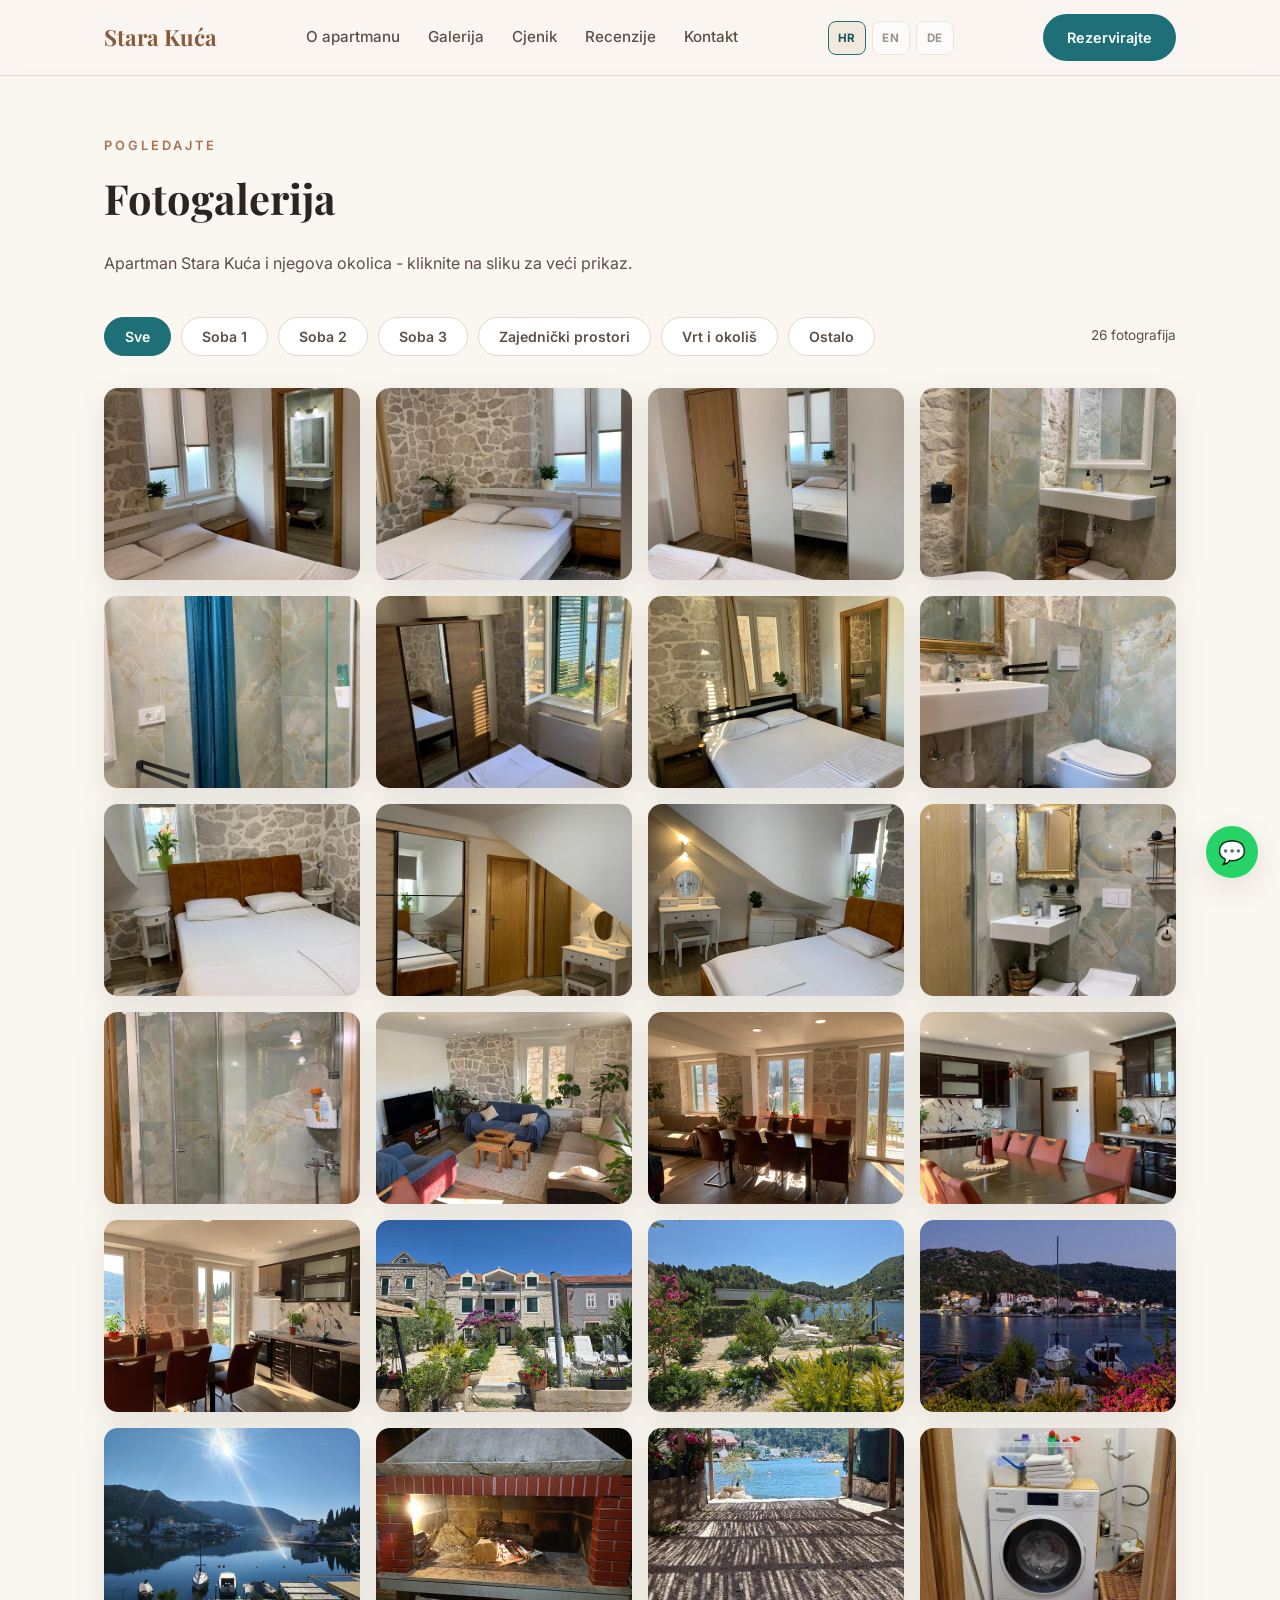
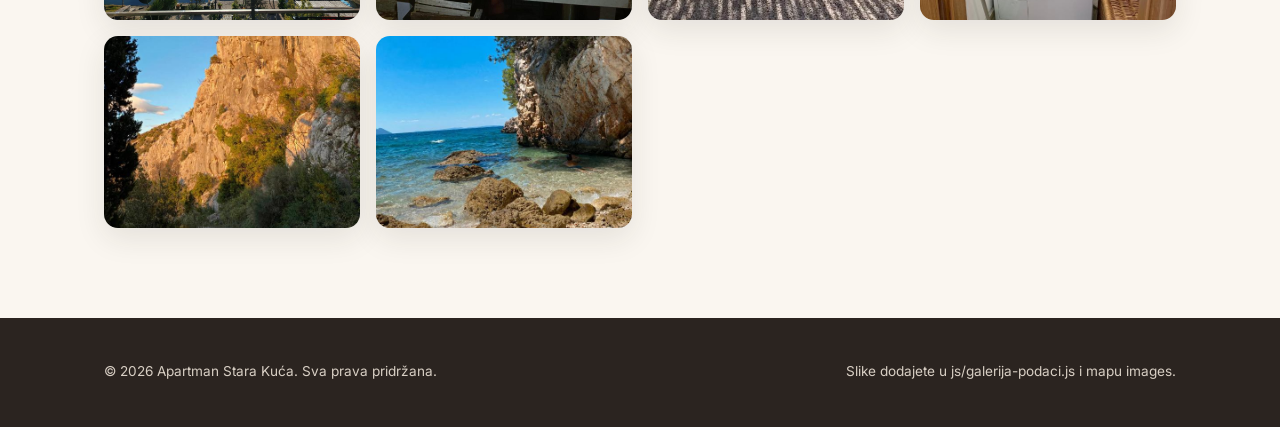
==== galerija.html @ 8b6c2e68 "Prva verzija stranice - Apartman Stara Kuca" ====
<!DOCTYPE html>
<html lang="hr">
<head>
<meta charset="UTF-8">
<meta name="viewport" content="width=device-width, initial-scale=1.0">
<title data-i18n="title_galerija">Fotogalerija - Apartman Stara Kuća</title>
<meta name="description" content="Fotogalerija apartmana Stara Kuća - pogledajte apartman i okolicu." data-i18n-content="meta_desc_galerija">
<link rel="icon" href="images/favicon.svg" type="image/svg+xml">
<link rel="preconnect" href="https://fonts.googleapis.com">
<link rel="preconnect" href="https://fonts.gstatic.com" crossorigin>
<link href="https://fonts.googleapis.com/css2?family=Playfair+Display:wght@600;700&family=Inter:wght@400;500;600&display=swap" rel="stylesheet">
<link rel="stylesheet" href="css/style.css">
</head>
<body>

<header class="site-header">
  <div class="container header-inner">
    <a href="index.html" class="logo">Stara Kuća</a>
    <nav class="main-nav" id="glavniMeni">
      <a href="index.html#o-apartmanu" data-i18n="nav_o_apartmanu">O apartmanu</a>
      <a href="galerija.html" data-i18n="nav_galerija">Galerija</a>
      <a href="index.html#cjenik" data-i18n="nav_cjenik">Cjenik</a>
      <a href="index.html#recenzije" data-i18n="nav_recenzije">Recenzije</a>
      <a href="index.html#kontakt" data-i18n="nav_kontakt">Kontakt</a>
    </nav>
    <div class="jezik-prekidac" role="group" aria-label="Odabir jezika / Language / Sprache"></div>
    <a href="index.html#kontakt" class="btn btn-primary nav-cta" data-i18n="nav_rezervirajte">Rezervirajte</a>
    <button class="hamburger" id="hamburger" data-i18n-aria="aria_izbornik" aria-label="Otvori izbornik" aria-expanded="false">
      <span></span><span></span><span></span>
    </button>
  </div>
</header>

<section class="section gallery-page-header">
  <div class="container">
    <p class="section-eyebrow" data-i18n="galerija_eyebrow">Pogledajte</p>
    <h1 class="section-title" data-i18n="galerija_h1">Fotogalerija</h1>
    <p class="section-lead" data-i18n="galerija_lead">Apartman Stara Kuća i njegova okolica - kliknite na sliku za veći prikaz.</p>

    <div class="gallery-filters">
      <button type="button" class="filter-btn active" data-filter="sve" data-i18n="filter_sve">Sve</button>
      <button type="button" class="filter-btn" data-filter="soba1" data-i18n="filter_soba1">Soba 1</button>
      <button type="button" class="filter-btn" data-filter="soba2" data-i18n="filter_soba2">Soba 2</button>
      <button type="button" class="filter-btn" data-filter="soba3" data-i18n="filter_soba3">Soba 3</button>
      <button type="button" class="filter-btn" data-filter="zajednicki" data-i18n="filter_zajednicki">Zajednički prostori</button>
      <button type="button" class="filter-btn" data-filter="vanjski" data-i18n="filter_vanjski">Vrt i okoliš</button>
      <button type="button" class="filter-btn" data-filter="ostalo" data-i18n="filter_ostalo">Ostalo</button>
      <span class="gallery-count" id="brojSlika"></span>
    </div>

    <div class="gallery-grid full-gallery-grid" id="punaGalerijaGrid"></div>
  </div>
</section>

<div class="lightbox" id="lightbox">
  <button class="lightbox-close" id="lightboxClose" data-i18n-aria="aria_zatvori" aria-label="Zatvori">&times;</button>
  <button class="lightbox-arrow lightbox-prev" id="lightboxPrev" data-i18n-aria="aria_prethodna_slika" aria-label="Prethodna slika">&#8592;</button>
  <img src="" alt="" id="lightboxImg">
  <button class="lightbox-arrow lightbox-next" id="lightboxNext" data-i18n-aria="aria_sljedeca_slika" aria-label="Sljedeća slika">&#8594;</button>
  <span class="lightbox-counter" id="lightboxBroj"></span>
</div>

<a href="https://wa.me/385994975933" target="_blank" rel="noopener" class="fab-whatsapp" data-i18n-aria="aria_whatsapp" aria-label="WhatsApp">💬</a>
<button class="fab-top" id="natrag" data-i18n-aria="aria_vrh" aria-label="Povratak na vrh">↑</button>

<footer class="site-footer">
  <div class="container footer-inner">
    <p id="footerPrava"></p>
    <p class="footer-credit" data-i18n="footer_credit_galerija">Slike dodajete u js/galerija-podaci.js i mapu images.</p>
  </div>
</footer>

<script src="js/galerija-podaci.js"></script>
<script src="js/prijevodi.js"></script>
<script src="js/zajednicko.js"></script>
<script src="js/galerija.js"></script>
</body>
</html>
---- css/style.css ----
:root {
  --stone: #a9714f;
  --stone-dark: #8a5a3d;
  --teal: #1f6f78;
  --teal-dark: #14545c;
  --cream: #faf6f0;
  --cream-alt: #f1e9dd;
  --ink: #2b2420;
  --ink-soft: #5c5148;
  --line: #e4d9c9;
  --white: #ffffff;
  --radius: 14px;
  --shadow: 0 10px 30px rgba(43, 36, 32, 0.10);
  --font-display: "Playfair Display", Georgia, serif;
  --font-body: "Inter", -apple-system, BlinkMacSystemFont, "Segoe UI", sans-serif;
}

* { box-sizing: border-box; }
html { scroll-behavior: smooth; }
body {
  margin: 0;
  font-family: var(--font-body);
  color: var(--ink);
  background: var(--cream);
  line-height: 1.6;
}
img { max-width: 100%; display: block; }
a { color: inherit; text-decoration: none; }
.container {
  width: 100%;
  max-width: 1120px;
  margin: 0 auto;
  padding: 0 24px;
}

/* Buttons */
.btn {
  display: inline-flex;
  align-items: center;
  gap: 8px;
  padding: 13px 26px;
  border-radius: 999px;
  font-weight: 600;
  font-size: 0.95rem;
  cursor: pointer;
  border: 2px solid transparent;
  transition: transform .15s ease, box-shadow .15s ease, background .15s ease, color .15s ease;
}
.btn-primary { background: var(--teal); color: var(--white); }
.btn-primary:hover { background: var(--teal-dark); transform: translateY(-2px); box-shadow: var(--shadow); }
.btn-outline { border-color: var(--white); color: var(--white); }
.btn-outline:hover { background: rgba(255,255,255,0.15); transform: translateY(-2px); }

/* Header */
.site-header {
  position: sticky;
  top: 0;
  z-index: 40;
  background: rgba(250, 246, 240, 0.9);
  backdrop-filter: blur(8px);
  border-bottom: 1px solid var(--line);
}
.header-inner {
  display: flex;
  align-items: center;
  justify-content: space-between;
  padding-top: 14px;
  padding-bottom: 14px;
}
.logo {
  font-family: var(--font-display);
  font-size: 1.4rem;
  font-weight: 700;
  color: var(--stone-dark);
}
.main-nav { display: flex; gap: 28px; }
.main-nav a {
  font-weight: 500;
  font-size: 0.95rem;
  color: var(--ink-soft);
  position: relative;
  padding: 4px 0;
}
.main-nav a:hover { color: var(--teal-dark); }
.nav-cta { padding: 10px 22px; font-size: 0.9rem; }
.jezik-prekidac { display: flex; gap: 6px; }
.jezik-gumb {
  width: 38px; height: 34px; border-radius: 8px;
  border: 1px solid var(--line); background: var(--white);
  font-family: var(--font-body); font-size: 0.72rem; font-weight: 700; letter-spacing: 0.5px;
  color: var(--ink-soft);
  cursor: pointer; display: flex; align-items: center; justify-content: center;
  opacity: 0.6; transition: opacity .15s ease, border-color .15s ease, color .15s ease;
}
.jezik-gumb:hover { opacity: 1; }
.jezik-gumb.aktivan { opacity: 1; border-color: var(--teal); color: var(--teal-dark); background: var(--cream-alt); }
.hamburger {
  display: none;
  flex-direction: column;
  gap: 5px;
  background: none;
  border: none;
  cursor: pointer;
  padding: 6px;
}
.hamburger span { width: 24px; height: 2px; background: var(--ink); border-radius: 2px; transition: transform .2s ease, opacity .2s ease; }
.hamburger.open span:nth-child(1) { transform: translateY(7px) rotate(45deg); }
.hamburger.open span:nth-child(2) { opacity: 0; }
.hamburger.open span:nth-child(3) { transform: translateY(-7px) rotate(-45deg); }

/* Hero */
.hero {
  position: relative;
  min-height: 88vh;
  display: flex;
  align-items: center;
  overflow: hidden;
  color: var(--white);
}
.hero-media, .hero-img { position: absolute; inset: 0; width: 100%; height: 100%; object-fit: cover; }
.hero-overlay {
  position: absolute; inset: 0;
  background: linear-gradient(180deg, rgba(20,16,14,.55) 0%, rgba(20,16,14,.35) 45%, rgba(20,16,14,.75) 100%);
}
.hero-content { position: relative; z-index: 2; padding-top: 100px; padding-bottom: 100px; }
.eyebrow { text-transform: uppercase; letter-spacing: 3px; font-size: 0.8rem; font-weight: 600; opacity: 0.9; margin-bottom: 10px; }
.hero h1 { font-family: var(--font-display); font-size: clamp(2.4rem, 6vw, 4rem); margin: 0 0 14px; }
.hero-subtitle { font-size: 1.15rem; max-width: 560px; margin: 0 0 32px; opacity: 0.95; }
.hero-actions { display: flex; gap: 16px; flex-wrap: wrap; }

/* Sections */
.section { padding: 90px 0; }
.section-alt { background: var(--cream-alt); }
.section-eyebrow { text-transform: uppercase; letter-spacing: 3px; font-size: 0.8rem; font-weight: 600; color: var(--stone); margin: 0 0 8px; }
.section-title { font-family: var(--font-display); font-size: clamp(1.8rem, 4vw, 2.6rem); margin: 0 0 20px; }
.section-lead { color: var(--ink-soft); max-width: 640px; margin-bottom: 40px; }

/* About */
.about-grid { display: grid; grid-template-columns: 1.3fr 1fr; gap: 56px; align-items: start; }
.about-text p { color: var(--ink-soft); }
.amenities { list-style: none; margin: 0; padding: 0; display: grid; grid-template-columns: 1fr 1fr; gap: 14px; }
.amenities li {
  display: flex; align-items: center; gap: 10px;
  background: var(--white); border: 1px solid var(--line);
  border-radius: 10px; padding: 12px 14px; font-weight: 500; font-size: 0.95rem;
}
.amenity-icon { font-size: 1.2rem; }

/* Gallery */
.gallery-grid {
  display: grid;
  grid-template-columns: repeat(3, 1fr);
  gap: 16px;
}
.gallery-item {
  border: none; padding: 0; background: none; cursor: pointer;
  border-radius: var(--radius); overflow: hidden; box-shadow: var(--shadow);
  aspect-ratio: 4/3;
}
.gallery-item img { width: 100%; height: 100%; object-fit: cover; transition: transform .3s ease; }
.gallery-item:hover img { transform: scale(1.06); }
.gallery-more { text-align: center; margin-top: 32px; }

/* Puna galerija (galerija.html) */
.gallery-page-header { padding-top: 60px; }
.gallery-filters {
  display: flex; align-items: center; gap: 10px; flex-wrap: wrap; margin-bottom: 32px;
}
.filter-btn {
  border: 1px solid var(--line); background: var(--white); color: var(--ink-soft);
  font-family: var(--font-body); font-weight: 600; font-size: 0.88rem;
  padding: 10px 20px; border-radius: 999px; cursor: pointer;
  transition: background .15s ease, color .15s ease, border-color .15s ease;
}
.filter-btn:hover { border-color: var(--teal); }
.filter-btn.active { background: var(--teal); border-color: var(--teal); color: var(--white); }
.gallery-count { margin-left: auto; font-size: 0.85rem; color: var(--ink-soft); }
.full-gallery-grid {
  grid-template-columns: repeat(auto-fill, minmax(220px, 1fr));
}

.lightbox {
  display: none;
  position: fixed; inset: 0; z-index: 100;
  background: rgba(20,16,14,.92);
  align-items: center; justify-content: center;
  padding: 40px;
}
.lightbox.open { display: flex; }
.lightbox img { max-width: 90vw; max-height: 85vh; border-radius: 8px; }
.lightbox-close {
  position: absolute; top: 20px; right: 28px;
  background: none; border: none; color: var(--white);
  font-size: 2.4rem; cursor: pointer; line-height: 1;
}
.lightbox-arrow {
  position: absolute; top: 50%; transform: translateY(-50%);
  background: rgba(255,255,255,0.1); border: none; color: var(--white);
  width: 52px; height: 52px; border-radius: 50%; font-size: 1.4rem; cursor: pointer;
  transition: background .15s ease;
}
.lightbox-arrow:hover { background: rgba(255,255,255,0.25); }
.lightbox-prev { left: 16px; }
.lightbox-next { right: 16px; }
.lightbox-counter {
  position: absolute; bottom: 20px; left: 50%; transform: translateX(-50%);
  color: rgba(255,255,255,0.85); font-size: 0.85rem; font-weight: 600;
}

/* Calendar */
.calendar-card {
  background: var(--white);
  border: 1px solid var(--line);
  border-radius: var(--radius);
  box-shadow: var(--shadow);
  padding: 28px;
  max-width: 620px;
}
.calendar-header { display: flex; align-items: center; justify-content: space-between; margin-bottom: 18px; }
.mjesec-godina-odabir {
  font-family: var(--font-display); margin: 0; font-size: 1.3rem;
  display: flex; align-items: center; gap: 8px;
}
.picker-wrap { position: relative; }
.picker-toggle {
  font-family: var(--font-display); font-size: 1.3rem; text-transform: capitalize;
  background: none; border: none; cursor: pointer; color: var(--ink);
  padding: 4px 8px; border-radius: 6px; transition: background .15s ease;
}
.picker-toggle:hover, .picker-toggle.active { background: var(--cream-alt); }
.picker-dropdown {
  display: none;
  position: absolute; top: calc(100% + 6px); left: 50%; transform: translateX(-50%);
  background: var(--white); border: 1px solid var(--line); border-radius: 10px;
  box-shadow: var(--shadow); padding: 10px; z-index: 20;
}
.picker-dropdown.open { display: grid; gap: 6px; }
.picker-dropdown-months { grid-template-columns: repeat(3, 1fr); width: 300px; }
.picker-dropdown button {
  border: none; background: none; cursor: pointer; font-size: 0.9rem;
  padding: 10px 12px; border-radius: 6px; color: var(--ink); text-transform: capitalize;
  font-family: var(--font-body); white-space: nowrap; text-align: center;
}
.picker-dropdown button:hover { background: var(--cream-alt); }
.picker-dropdown button.trenutno { background: var(--teal); color: var(--white); }
.cal-nav {
  width: 36px; height: 36px; border-radius: 50%;
  border: 1px solid var(--line); background: var(--cream);
  cursor: pointer; font-size: 1rem; color: var(--ink);
  transition: background .15s ease;
}
.cal-nav:hover { background: var(--cream-alt); }
.calendar-weekdays {
  display: grid; grid-template-columns: repeat(7, 1fr);
  text-align: center; font-size: 0.78rem; font-weight: 600;
  color: var(--ink-soft); text-transform: uppercase; letter-spacing: .5px;
  margin-bottom: 6px;
}
.calendar-grid { display: grid; grid-template-columns: repeat(7, 1fr); gap: 4px; }
.cal-day {
  aspect-ratio: 1/0.85;
  border-radius: 8px;
  display: flex; flex-direction: column; align-items: center; justify-content: center;
  font-size: 0.8rem; gap: 2px;
  background: var(--cream);
}
.cal-day.empty { background: none; }
.cal-day .day-num { font-weight: 600; }
.cal-day .day-price { font-size: 0.68rem; color: var(--teal-dark); font-weight: 600; }
.cal-day.zauzeto { background: #ece5db; color: #a89e8f; }
.cal-day.zauzeto .day-price { color: #a89e8f; text-decoration: line-through; }
.cal-day.slobodno { cursor: pointer; }
.cal-day.slobodno:hover { background: var(--cream-alt); }
.cal-day.prosli { color: #c9beac; cursor: default; }
.cal-day.prosli .day-price { visibility: hidden; }
.cal-day.prosli:hover { background: var(--cream); }
.cal-day.u-rasponu { background: var(--cream-alt); }
.cal-day.pocetak, .cal-day.kraj {
  background: var(--teal); color: var(--white);
}
.cal-day.pocetak .day-price, .cal-day.kraj .day-price { color: rgba(255,255,255,0.85); }
.calendar-legend { display: flex; gap: 22px; margin-top: 18px; font-size: 0.85rem; color: var(--ink-soft); flex-wrap: wrap; }
.legend-dot { display: inline-block; width: 10px; height: 10px; border-radius: 50%; margin-right: 6px; }
.legend-slobodno { background: var(--teal); }
.legend-zauzeto { background: #c9beac; }
.legend-odabrano { background: var(--stone); }

/* Sažetak odabranog boravka */
.booking-summary {
  margin-top: 20px; padding-top: 18px; border-top: 1px solid var(--line);
}
.booking-hint { color: var(--ink-soft); font-size: 0.9rem; margin: 0; }
.booking-warning {
  background: #fbeaea; color: #9a3b3b; border: 1px solid #f2c9c9;
  border-radius: 8px; padding: 12px 14px; font-size: 0.88rem; margin: 0;
}
.booking-ok {
  background: var(--cream-alt); border-radius: 10px; padding: 16px;
  display: flex; flex-wrap: wrap; align-items: center; justify-content: space-between; gap: 12px;
}
.booking-ok-dates { font-weight: 600; }
.booking-ok-total { color: var(--teal-dark); font-weight: 700; }
.booking-ok .btn { font-size: 0.85rem; padding: 10px 20px; }

/* Reviews */
.reviews-grid { display: grid; grid-template-columns: repeat(3, 1fr); gap: 20px; }
.review-card {
  background: var(--white); border: 1px solid var(--line);
  border-radius: var(--radius); padding: 24px; box-shadow: var(--shadow);
}
.review-top { display: flex; align-items: center; justify-content: space-between; margin-bottom: 12px; }
.review-source {
  font-size: 0.72rem; font-weight: 700; text-transform: uppercase; letter-spacing: .5px;
  padding: 4px 10px; border-radius: 999px; color: var(--white);
}
.source-booking { background: #003580; }
.source-airbnb { background: #ff385c; }
.review-stars { color: #e0a12c; font-size: 0.9rem; }
.review-text { color: var(--ink-soft); font-size: 0.95rem; margin: 0 0 14px; }
.review-translate-btn {
  display: block; border: none; background: none; cursor: pointer; padding: 0;
  font-family: var(--font-body); font-size: 0.82rem; font-weight: 600; color: var(--teal-dark);
  margin: 0 0 14px; text-decoration: underline; text-underline-offset: 2px;
}
.review-translate-btn:hover { color: var(--teal); }
.review-author { font-weight: 600; font-size: 0.9rem; }

/* Contact */
.contact-grid { display: grid; grid-template-columns: 1fr 1fr; gap: 48px; margin-bottom: 40px; }
.contact-info { display: flex; flex-direction: column; gap: 14px; }
.contact-row {
  display: flex; align-items: center; gap: 16px;
  background: var(--white); border: 1px solid var(--line);
  border-radius: 12px; padding: 16px 18px;
  transition: box-shadow .15s ease, transform .15s ease;
}
.contact-row:not(.contact-row-static):hover { box-shadow: var(--shadow); transform: translateY(-2px); }
.contact-icon { font-size: 1.4rem; }
.contact-row strong { display: block; font-size: 0.85rem; color: var(--ink-soft); font-weight: 600; }
.contact-value { font-size: 1.02rem; font-weight: 600; }
.social-links { display: flex; gap: 12px; flex-wrap: wrap; margin-top: 8px; }
.social-links a {
  font-size: 0.85rem; font-weight: 600; color: var(--teal-dark);
  border: 1px solid var(--line); padding: 8px 16px; border-radius: 999px;
  background: var(--white);
}
.social-links a:hover { background: var(--cream-alt); }

.contact-form {
  background: var(--white); border: 1px solid var(--line);
  border-radius: var(--radius); padding: 28px; box-shadow: var(--shadow);
}
.contact-form h3 { font-family: var(--font-display); margin-top: 0; }
.contact-form label { display: block; font-size: 0.85rem; font-weight: 600; margin-bottom: 14px; color: var(--ink-soft); }
.contact-form input, .contact-form textarea, .contact-form select {
  width: 100%; margin-top: 6px; padding: 11px 12px;
  border: 1px solid var(--line); border-radius: 8px;
  font-family: var(--font-body); font-size: 0.95rem; color: var(--ink);
  background: var(--cream);
}
.contact-form select { cursor: pointer; }
.contact-form select:invalid { color: var(--ink-soft); }
.contact-form input:focus, .contact-form textarea:focus, .contact-form select:focus { outline: 2px solid var(--teal); outline-offset: 1px; }
.form-note { font-size: 0.78rem; color: var(--ink-soft); margin: 10px 0 0; }
.form-success {
  background: var(--cream-alt); border-radius: 10px; padding: 14px 16px; margin-bottom: 18px;
}
.form-success-title { font-weight: 700; color: var(--teal-dark); margin: 0 0 4px; }
.form-success p { margin: 0 0 4px; font-size: 0.9rem; color: var(--ink-soft); }
.form-success p:last-child { margin-bottom: 0; }

.map-wrap { border-radius: var(--radius); overflow: hidden; box-shadow: var(--shadow); }

/* Floating buttons */
.fab-whatsapp, .fab-top {
  position: fixed; right: 22px; z-index: 30;
  width: 52px; height: 52px; border-radius: 50%;
  display: flex; align-items: center; justify-content: center;
  font-size: 1.4rem; box-shadow: var(--shadow);
  border: none; cursor: pointer;
}
.fab-whatsapp { bottom: 22px; background: #25D366; color: var(--white); }
.fab-top {
  bottom: 86px; background: var(--white); color: var(--ink);
  border: 1px solid var(--line);
  opacity: 0; pointer-events: none; transition: opacity .2s ease;
}
.fab-top.visible { opacity: 1; pointer-events: auto; }

/* Footer */
.site-footer { background: var(--ink); color: #d8cfc4; padding: 30px 0; }
.footer-inner { display: flex; justify-content: space-between; flex-wrap: wrap; gap: 8px; font-size: 0.85rem; }
.footer-credit code { background: rgba(255,255,255,.08); padding: 2px 6px; border-radius: 4px; }

/* Responsive */
@media (max-width: 860px) {
  .about-grid, .contact-grid { grid-template-columns: 1fr; }
  .reviews-grid { grid-template-columns: 1fr 1fr; }
  .gallery-grid { grid-template-columns: repeat(2, 1fr); }
}
@media (max-width: 640px) {
  .main-nav, .nav-cta { display: none; }
  .hamburger { display: flex; }
  .main-nav.open {
    display: flex; flex-direction: column; gap: 0;
    position: absolute; top: 100%; left: 0; right: 0;
    background: var(--cream); border-bottom: 1px solid var(--line);
    padding: 8px 24px 18px;
  }
  .main-nav.open a { padding: 12px 0; border-bottom: 1px solid var(--line); }
  .reviews-grid { grid-template-columns: 1fr; }
  .amenities { grid-template-columns: 1fr; }
  .gallery-grid { grid-template-columns: 1fr 1fr; }
  .full-gallery-grid { grid-template-columns: 1fr 1fr; }
  .section { padding: 60px 0; }
  .gallery-count { margin-left: 0; width: 100%; }
  .lightbox { padding: 16px; }
  .lightbox-arrow { width: 42px; height: 42px; font-size: 1.1rem; }
  .lightbox-prev { left: 4px; }
  .lightbox-next { right: 4px; }
  .jezik-gumb { width: 34px; height: 30px; font-size: 0.66rem; }
}
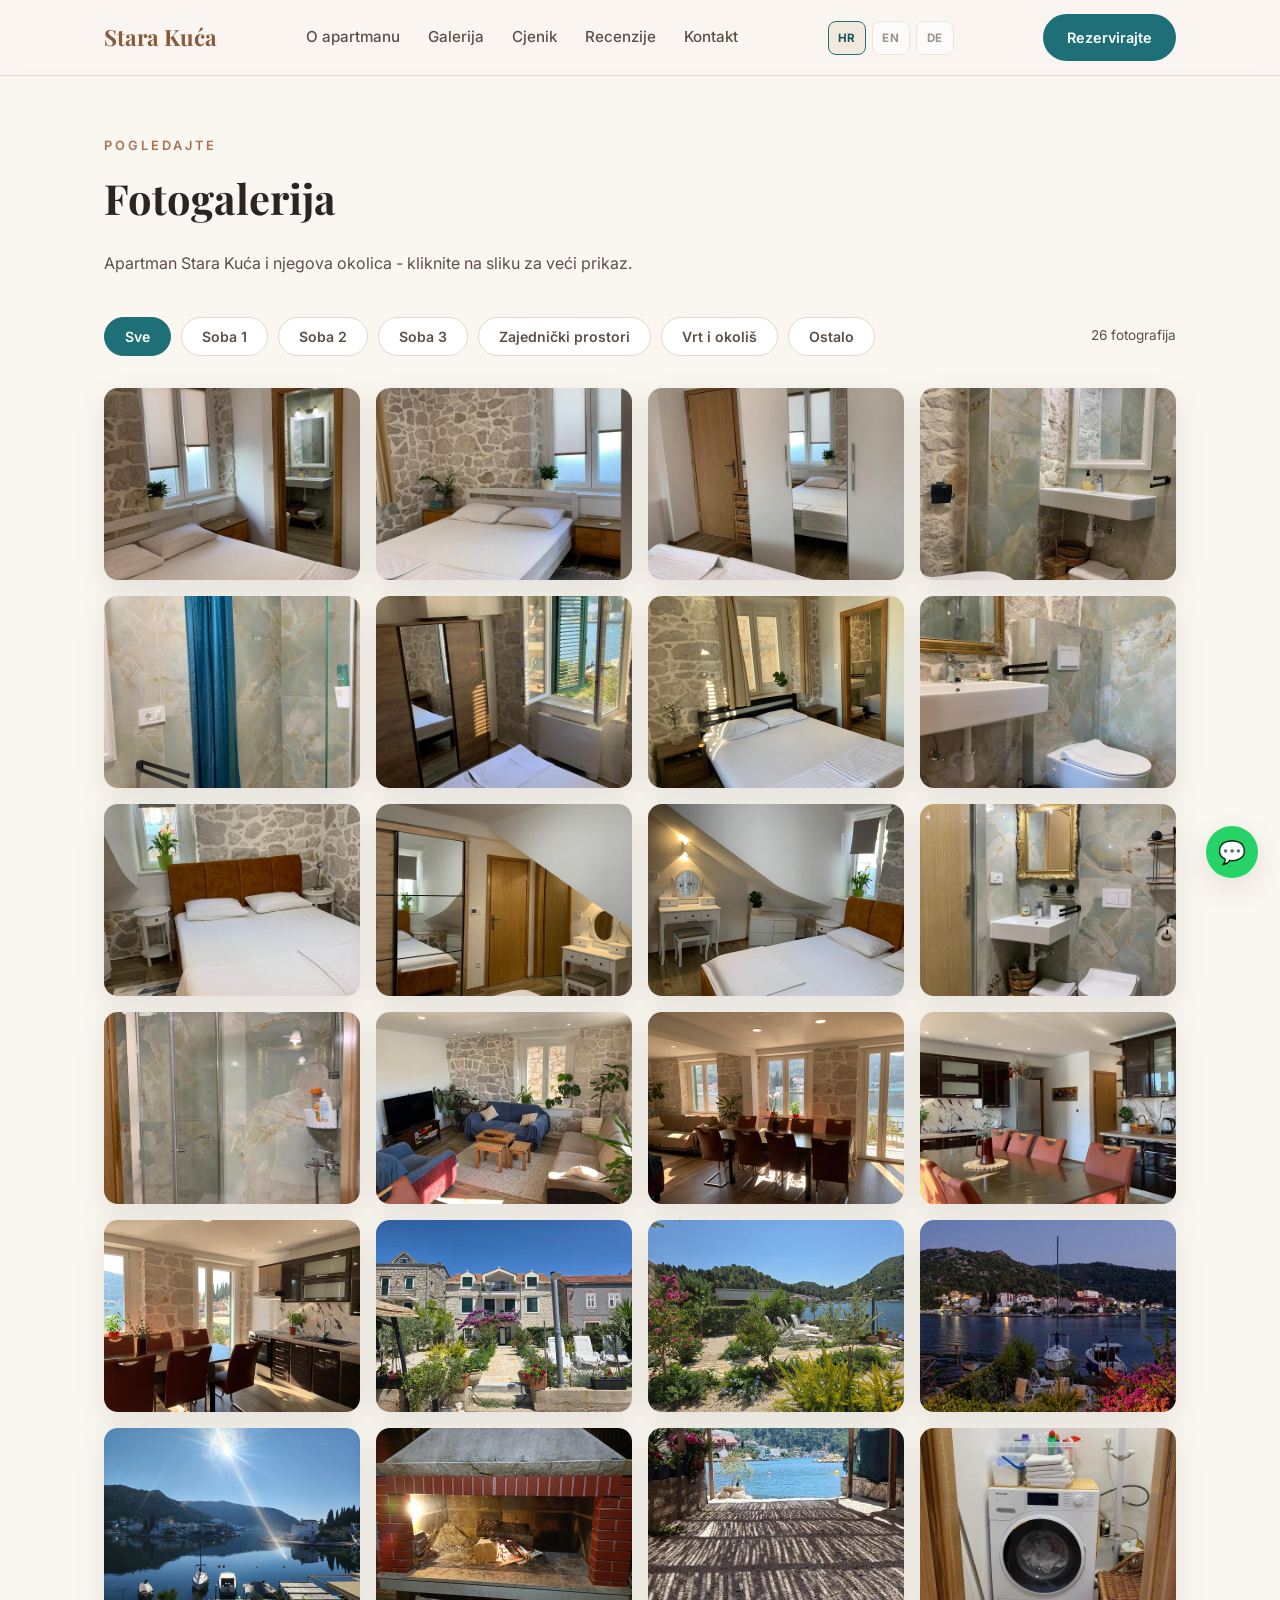
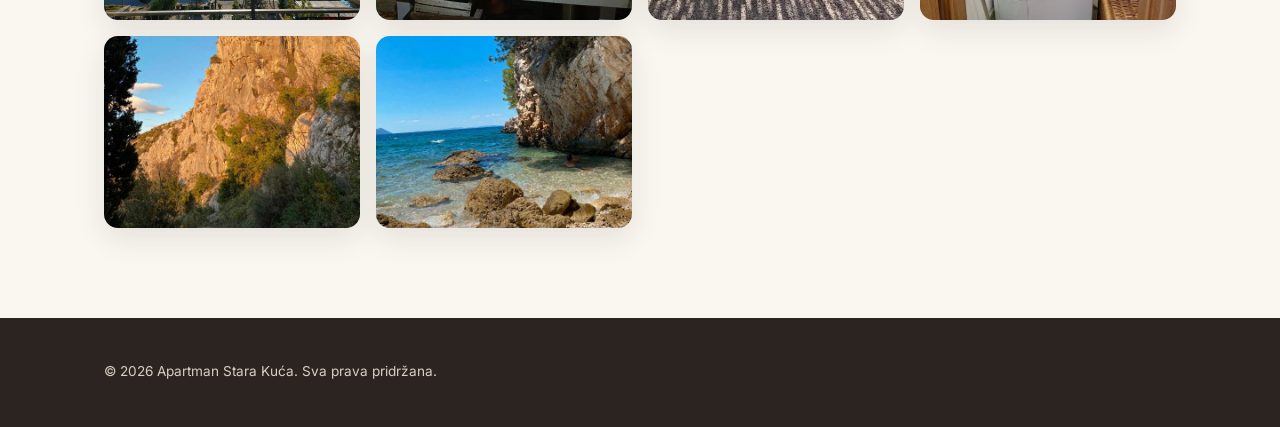
==== commit 8fbd0c9c: "Popravak preklapanja kalendara na mobitelu, nov mobilni koncept s plocicama, novi slogan i ciscenje " ====
--- a/galerija.html
+++ b/galerija.html
@@ -63,10 +63,24 @@
 <a href="https://wa.me/385994975933" target="_blank" rel="noopener" class="fab-whatsapp" data-i18n-aria="aria_whatsapp" aria-label="WhatsApp">💬</a>
 <button class="fab-top" id="natrag" data-i18n-aria="aria_vrh" aria-label="Povratak na vrh">↑</button>
 
+<nav class="mobile-actionbar" aria-label="Brze radnje">
+  <a href="tel:+385994975933" class="mobile-actionbar-item">
+    <span class="mobile-actionbar-icon">📞</span>
+    <span data-i18n="mob_poziv">Poziv</span>
+  </a>
+  <a href="https://wa.me/385994975933" target="_blank" rel="noopener" class="mobile-actionbar-item">
+    <span class="mobile-actionbar-icon">💬</span>
+    <span>WhatsApp</span>
+  </a>
+  <a href="index.html#cjenik" class="mobile-actionbar-item mobile-actionbar-primary">
+    <span class="mobile-actionbar-icon">📅</span>
+    <span data-i18n="nav_rezervirajte">Rezervirajte</span>
+  </a>
+</nav>
+
 <footer class="site-footer">
   <div class="container footer-inner">
     <p id="footerPrava"></p>
-    <p class="footer-credit" data-i18n="footer_credit_galerija">Slike dodajete u js/galerija-podaci.js i mapu images.</p>
   </div>
 </footer>
 
--- a/css/style.css
+++ b/css/style.css
@@ -256,13 +256,14 @@
   color: var(--ink-soft); text-transform: uppercase; letter-spacing: .5px;
   margin-bottom: 6px;
 }
-.calendar-grid { display: grid; grid-template-columns: repeat(7, 1fr); gap: 4px; }
+.calendar-grid { display: grid; grid-template-columns: repeat(7, minmax(0, 1fr)); gap: 4px; }
 .cal-day {
   aspect-ratio: 1/0.85;
   border-radius: 8px;
   display: flex; flex-direction: column; align-items: center; justify-content: center;
   font-size: 0.8rem; gap: 2px;
   background: var(--cream);
+  min-width: 0;
 }
 .cal-day.empty { background: none; }
 .cal-day .day-num { font-weight: 600; }
@@ -316,14 +317,28 @@
 .source-booking { background: #003580; }
 .source-airbnb { background: #ff385c; }
 .review-stars { color: #e0a12c; font-size: 0.9rem; }
-.review-text { color: var(--ink-soft); font-size: 0.95rem; margin: 0 0 14px; }
-.review-translate-btn {
-  display: block; border: none; background: none; cursor: pointer; padding: 0;
+.review-text { color: var(--ink-soft); font-size: 0.95rem; margin: 0 0 10px; }
+.review-text.klamano {
+  display: -webkit-box; -webkit-line-clamp: 3; -webkit-box-orient: vertical; overflow: hidden;
+}
+.review-actions { display: flex; gap: 16px; flex-wrap: wrap; margin: 0 0 14px; }
+.review-action-btn {
+  display: inline-block; border: none; background: none; cursor: pointer; padding: 0;
   font-family: var(--font-body); font-size: 0.82rem; font-weight: 600; color: var(--teal-dark);
-  margin: 0 0 14px; text-decoration: underline; text-underline-offset: 2px;
-}
-.review-translate-btn:hover { color: var(--teal); }
+  text-decoration: underline; text-underline-offset: 2px;
+}
+.review-action-btn:hover { color: var(--teal); }
 .review-author { font-weight: 600; font-size: 0.9rem; }
+
+/* Uvjeti rezervacije */
+.policy-box {
+  max-width: 620px; margin-top: 20px; padding: 18px 22px;
+  background: var(--cream-alt); border-radius: var(--radius); border: 1px solid var(--line);
+}
+.policy-title { font-weight: 700; margin: 0 0 8px; color: var(--ink); }
+.policy-box ul { margin: 0; padding-left: 20px; color: var(--ink-soft); font-size: 0.9rem; }
+.policy-box li { margin-bottom: 4px; }
+.policy-box li:last-child { margin-bottom: 0; }
 
 /* Contact */
 .contact-grid { display: grid; grid-template-columns: 1fr 1fr; gap: 48px; margin-bottom: 40px; }
@@ -387,6 +402,12 @@
 }
 .fab-top.visible { opacity: 1; pointer-events: auto; }
 
+/* Traka brzih radnji za mobitel (poziv / WhatsApp / rezervacija) */
+.mobile-actionbar { display: none; }
+
+/* Pločice za brz pristup sekcijama na mobitelu (vidljivo samo na mobitelu) */
+.mobile-hub { display: none; }
+
 /* Footer */
 .site-footer { background: var(--ink); color: #d8cfc4; padding: 30px 0; }
 .footer-inner { display: flex; justify-content: space-between; flex-wrap: wrap; gap: 8px; font-size: 0.85rem; }
@@ -398,7 +419,9 @@
   .reviews-grid { grid-template-columns: 1fr 1fr; }
   .gallery-grid { grid-template-columns: repeat(2, 1fr); }
 }
-@media (max-width: 640px) {
+/* Izbornik u zaglavlju (nav + gumb Rezervirajte) prelazi na hamburger ranije nego ostatak stranice,
+   jer uz jezične gumbe (HR/EN/DE) inače ne stane na srednje širokim prozorima/prijenosnicima. */
+@media (max-width: 960px) {
   .main-nav, .nav-cta { display: none; }
   .hamburger { display: flex; }
   .main-nav.open {
@@ -408,15 +431,69 @@
     padding: 8px 24px 18px;
   }
   .main-nav.open a { padding: 12px 0; border-bottom: 1px solid var(--line); }
+}
+@media (max-width: 640px) {
+  .container { padding: 0 16px; }
   .reviews-grid { grid-template-columns: 1fr; }
   .amenities { grid-template-columns: 1fr; }
   .gallery-grid { grid-template-columns: 1fr 1fr; }
   .full-gallery-grid { grid-template-columns: 1fr 1fr; }
-  .section { padding: 60px 0; }
+  .section { padding: 44px 0; }
   .gallery-count { margin-left: 0; width: 100%; }
   .lightbox { padding: 16px; }
   .lightbox-arrow { width: 42px; height: 42px; font-size: 1.1rem; }
   .lightbox-prev { left: 4px; }
   .lightbox-next { right: 4px; }
   .jezik-gumb { width: 34px; height: 30px; font-size: 0.66rem; }
-}
+
+  /* Kalendar - manji razmaci i sitniji tekst da datumi stanu unutar okvira */
+  .calendar-card { padding: 14px; }
+  .calendar-grid { gap: 3px; }
+  .cal-day { font-size: 0.7rem; gap: 0; padding: 1px; }
+  .cal-day .day-num { font-size: 0.72rem; }
+  .cal-day .day-price { font-size: 0.52rem; line-height: 1.1; }
+  .calendar-weekdays { font-size: 0.62rem; }
+  .picker-toggle { font-size: 1.05rem; padding: 3px 5px; }
+  .picker-dropdown-months { width: 240px; grid-template-columns: repeat(3, 1fr); }
+  .cal-nav { width: 30px; height: 30px; }
+
+  /* Manji, gušći hero na mobitelu - ne guta cijeli ekran */
+  .hero { min-height: 62vh; }
+  .hero-content { padding-top: 60px; padding-bottom: 60px; }
+  .hero-actions { flex-direction: column; align-items: stretch; }
+  .hero-actions .btn { text-align: center; }
+
+  /* Traka brzih radnji na dnu ekrana zamjenjuje plutajući WhatsApp gumb */
+  body { padding-bottom: 66px; }
+  .fab-whatsapp { display: none; }
+  .fab-top { bottom: 78px; right: 16px; width: 44px; height: 44px; font-size: 1.2rem; }
+  .mobile-actionbar {
+    display: flex; position: fixed; bottom: 0; left: 0; right: 0; z-index: 45;
+    background: var(--white); border-top: 1px solid var(--line);
+    box-shadow: 0 -6px 20px rgba(43, 36, 32, 0.10);
+    padding: 6px 6px calc(6px + env(safe-area-inset-bottom));
+  }
+  .mobile-actionbar-item {
+    flex: 1; display: flex; flex-direction: column; align-items: center; gap: 2px;
+    padding: 6px 4px; border-radius: 10px;
+    font-size: 0.68rem; font-weight: 600; color: var(--ink-soft);
+  }
+  .mobile-actionbar-icon { font-size: 1.15rem; }
+  .mobile-actionbar-primary { background: var(--teal); color: var(--white); }
+
+  /* Uže polje pravila rezervacije bez fiksne najveće širine */
+  .policy-box { max-width: none; }
+
+  /* Pločice brzog pristupa - odmah ispod hero slike, umjesto dugog skrolanja */
+  .mobile-hub {
+    display: grid; grid-template-columns: 1fr 1fr; gap: 12px;
+    padding: 20px 16px; background: var(--cream-alt);
+  }
+  .mobile-hub-tile {
+    display: flex; flex-direction: column; align-items: center; justify-content: center; gap: 8px;
+    background: var(--white); border: 1px solid var(--line); border-radius: var(--radius);
+    padding: 22px 10px; font-weight: 600; font-size: 0.88rem; color: var(--ink);
+    box-shadow: var(--shadow);
+  }
+  .mobile-hub-icon { font-size: 1.8rem; }
+}
